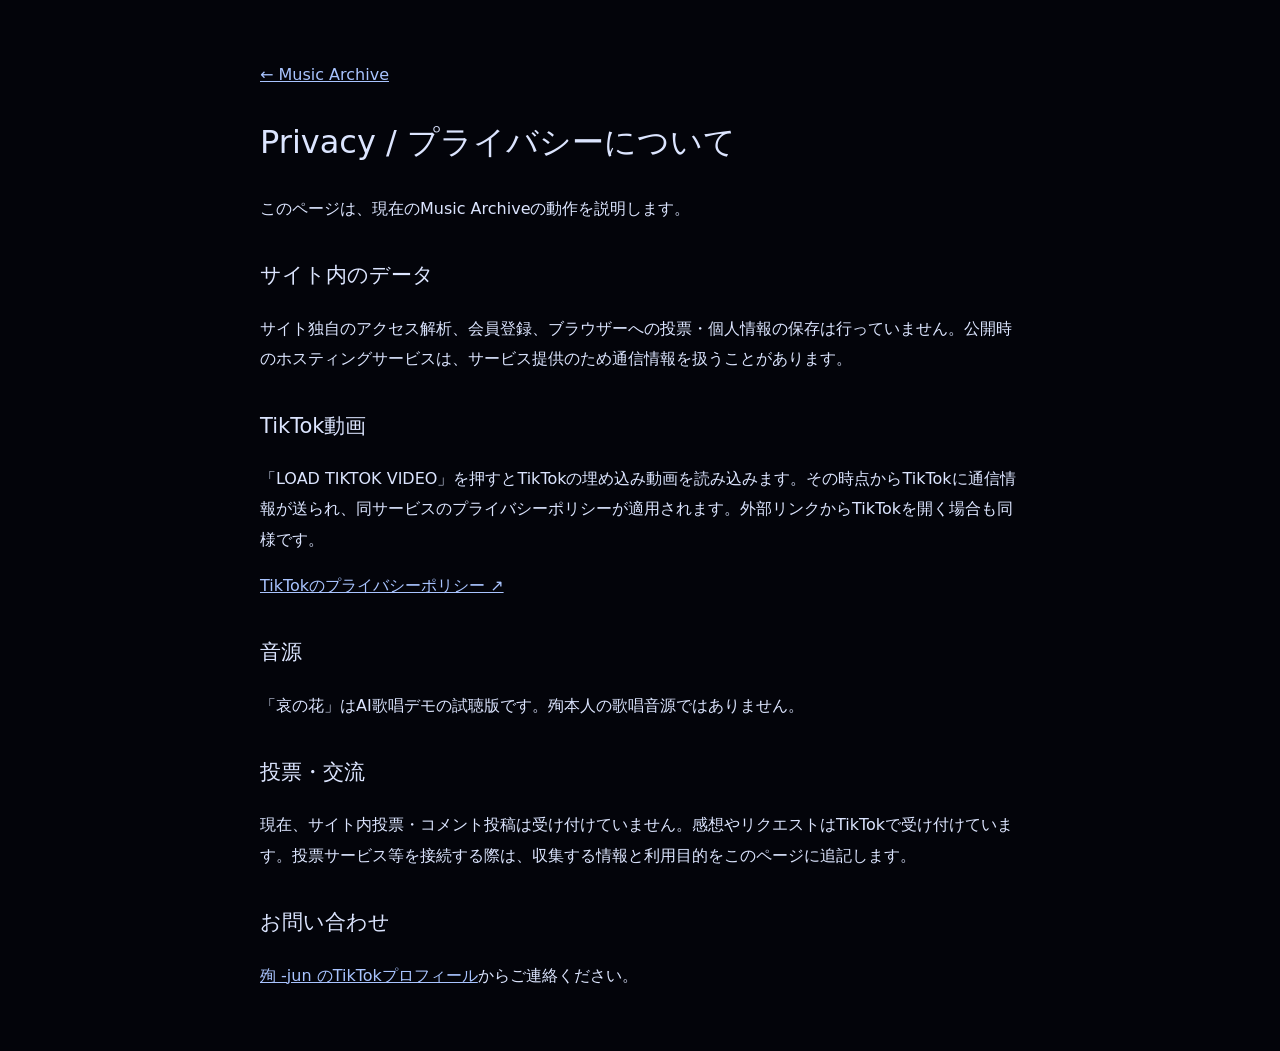
==== privacy.html @ 72b7e898 "Add files via upload" ====
<!doctype html>
<html lang="ja"><head><meta charset="utf-8"><meta name="viewport" content="width=device-width,initial-scale=1"><title>Privacy | 殉 -jun</title><style>body{max-width:760px;margin:60px auto;padding:0 24px;background:#03040a;color:#dce5ff;font:16px/1.9 system-ui}a{color:#a9c4ff}h1,h2{font-weight:500}h2{font-size:21px;margin-top:32px}</style></head><body><a href="index.html">← Music Archive</a><h1>Privacy / プライバシーについて</h1><p>このページは、現在のMusic Archiveの動作を説明します。</p><h2>サイト内のデータ</h2><p>サイト独自のアクセス解析、会員登録、ブラウザーへの投票・個人情報の保存は行っていません。公開時のホスティングサービスは、サービス提供のため通信情報を扱うことがあります。</p><h2>TikTok動画</h2><p>「LOAD TIKTOK VIDEO」を押すとTikTokの埋め込み動画を読み込みます。その時点からTikTokに通信情報が送られ、同サービスのプライバシーポリシーが適用されます。外部リンクからTikTokを開く場合も同様です。</p><p><a href="https://www.tiktok.com/legal/page/row/privacy-policy/ja" target="_blank" rel="noopener noreferrer">TikTokのプライバシーポリシー ↗</a></p><h2>音源</h2><p>「哀の花」はAI歌唱デモの試聴版です。殉本人の歌唱音源ではありません。</p><h2>投票・交流</h2><p>現在、サイト内投票・コメント投稿は受け付けていません。感想やリクエストはTikTokで受け付けています。投票サービス等を接続する際は、収集する情報と利用目的をこのページに追記します。</p><h2>お問い合わせ</h2><p><a href="https://www.tiktok.com/@jun_rebirth_project" target="_blank" rel="noopener noreferrer">殉 -jun のTikTokプロフィール</a>からご連絡ください。</p></body></html>
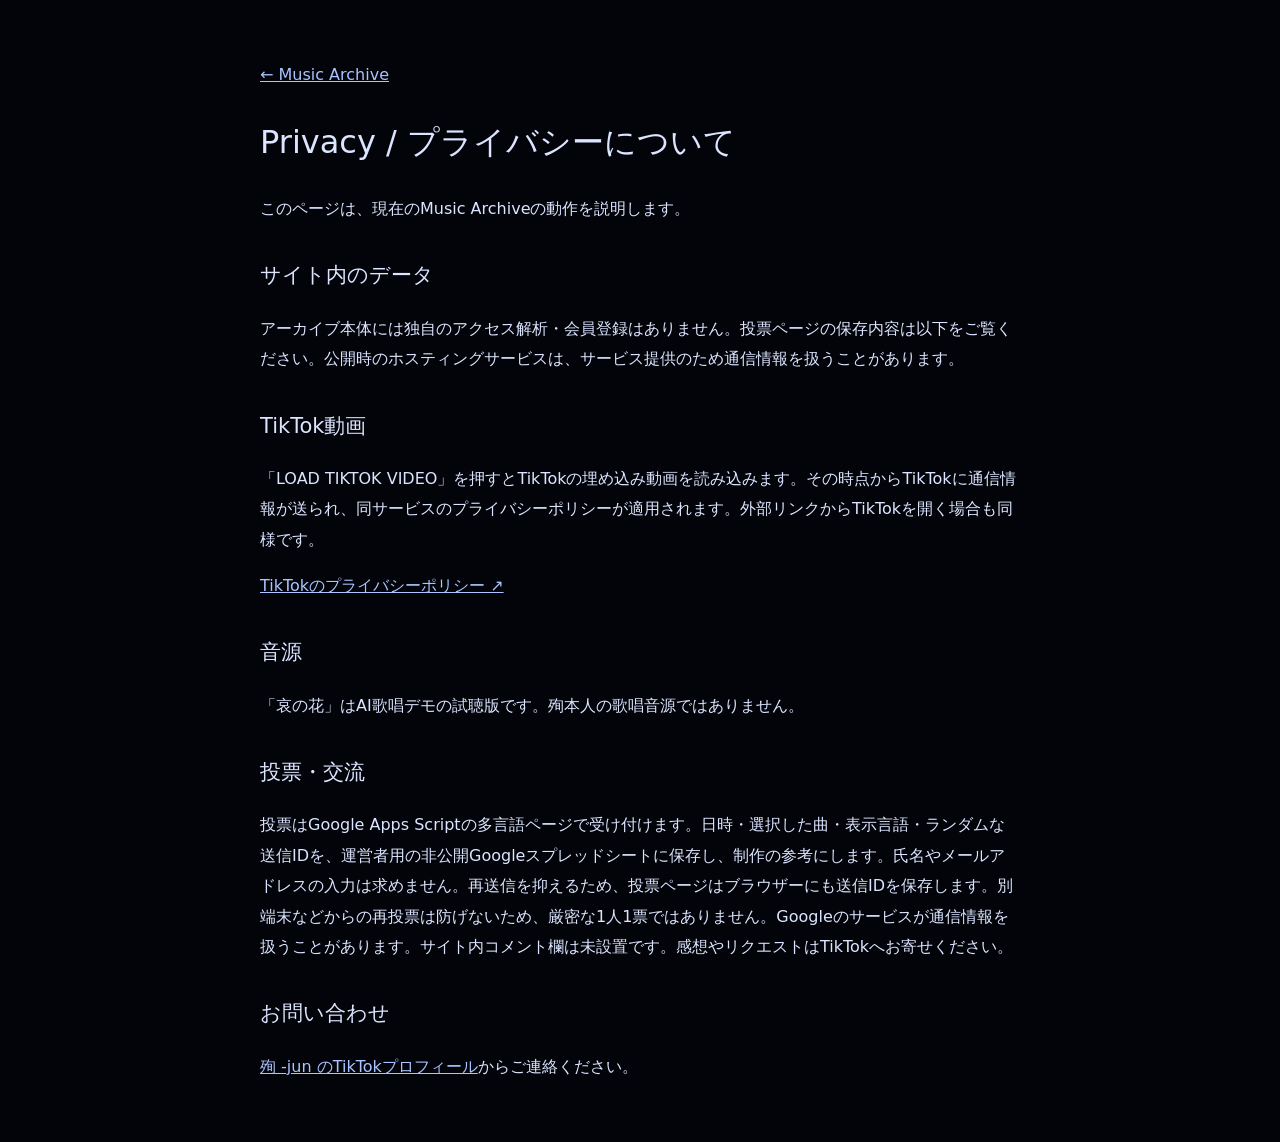
==== commit eb4dc6dd: "Update privacy.html" ====
--- a/privacy.html
+++ b/privacy.html
@@ -1,2 +1,2 @@
 <!doctype html>
-<html lang="ja"><head><meta charset="utf-8"><meta name="viewport" content="width=device-width,initial-scale=1"><title>Privacy | 殉 -jun</title><style>body{max-width:760px;margin:60px auto;padding:0 24px;background:#03040a;color:#dce5ff;font:16px/1.9 system-ui}a{color:#a9c4ff}h1,h2{font-weight:500}h2{font-size:21px;margin-top:32px}</style></head><body><a href="index.html">← Music Archive</a><h1>Privacy / プライバシーについて</h1><p>このページは、現在のMusic Archiveの動作を説明します。</p><h2>サイト内のデータ</h2><p>サイト独自のアクセス解析、会員登録、ブラウザーへの投票・個人情報の保存は行っていません。公開時のホスティングサービスは、サービス提供のため通信情報を扱うことがあります。</p><h2>TikTok動画</h2><p>「LOAD TIKTOK VIDEO」を押すとTikTokの埋め込み動画を読み込みます。その時点からTikTokに通信情報が送られ、同サービスのプライバシーポリシーが適用されます。外部リンクからTikTokを開く場合も同様です。</p><p><a href="https://www.tiktok.com/legal/page/row/privacy-policy/ja" target="_blank" rel="noopener noreferrer">TikTokのプライバシーポリシー ↗</a></p><h2>音源</h2><p>「哀の花」はAI歌唱デモの試聴版です。殉本人の歌唱音源ではありません。</p><h2>投票・交流</h2><p>現在、サイト内投票・コメント投稿は受け付けていません。感想やリクエストはTikTokで受け付けています。投票サービス等を接続する際は、収集する情報と利用目的をこのページに追記します。</p><h2>お問い合わせ</h2><p><a href="https://www.tiktok.com/@jun_rebirth_project" target="_blank" rel="noopener noreferrer">殉 -jun のTikTokプロフィール</a>からご連絡ください。</p></body></html>
+<html lang="ja"><head><meta charset="utf-8"><meta name="viewport" content="width=device-width,initial-scale=1"><title>Privacy | 殉 -jun</title><style>body{max-width:760px;margin:60px auto;padding:0 24px;background:#03040a;color:#dce5ff;font:16px/1.9 system-ui}a{color:#a9c4ff}h1,h2{font-weight:500}h2{font-size:21px;margin-top:32px}</style></head><body><a href="index.html">← Music Archive</a><h1>Privacy / プライバシーについて</h1><p>このページは、現在のMusic Archiveの動作を説明します。</p><h2>サイト内のデータ</h2><p>アーカイブ本体には独自のアクセス解析・会員登録はありません。投票ページの保存内容は以下をご覧ください。公開時のホスティングサービスは、サービス提供のため通信情報を扱うことがあります。</p><h2>TikTok動画</h2><p>「LOAD TIKTOK VIDEO」を押すとTikTokの埋め込み動画を読み込みます。その時点からTikTokに通信情報が送られ、同サービスのプライバシーポリシーが適用されます。外部リンクからTikTokを開く場合も同様です。</p><p><a href="https://www.tiktok.com/legal/page/row/privacy-policy/ja" target="_blank" rel="noopener noreferrer">TikTokのプライバシーポリシー ↗</a></p><h2>音源</h2><p>「哀の花」はAI歌唱デモの試聴版です。殉本人の歌唱音源ではありません。</p><h2>投票・交流</h2><p>投票はGoogle Apps Scriptの多言語ページで受け付けます。日時・選択した曲・表示言語・ランダムな送信IDを、運営者用の非公開Googleスプレッドシートに保存し、制作の参考にします。氏名やメールアドレスの入力は求めません。再送信を抑えるため、投票ページはブラウザーにも送信IDを保存します。別端末などからの再投票は防げないため、厳密な1人1票ではありません。Googleのサービスが通信情報を扱うことがあります。サイト内コメント欄は未設置です。感想やリクエストはTikTokへお寄せください。</p><h2>お問い合わせ</h2><p><a href="https://www.tiktok.com/@jun_rebirth_project" target="_blank" rel="noopener noreferrer">殉 -jun のTikTokプロフィール</a>からご連絡ください。</p></body></html>
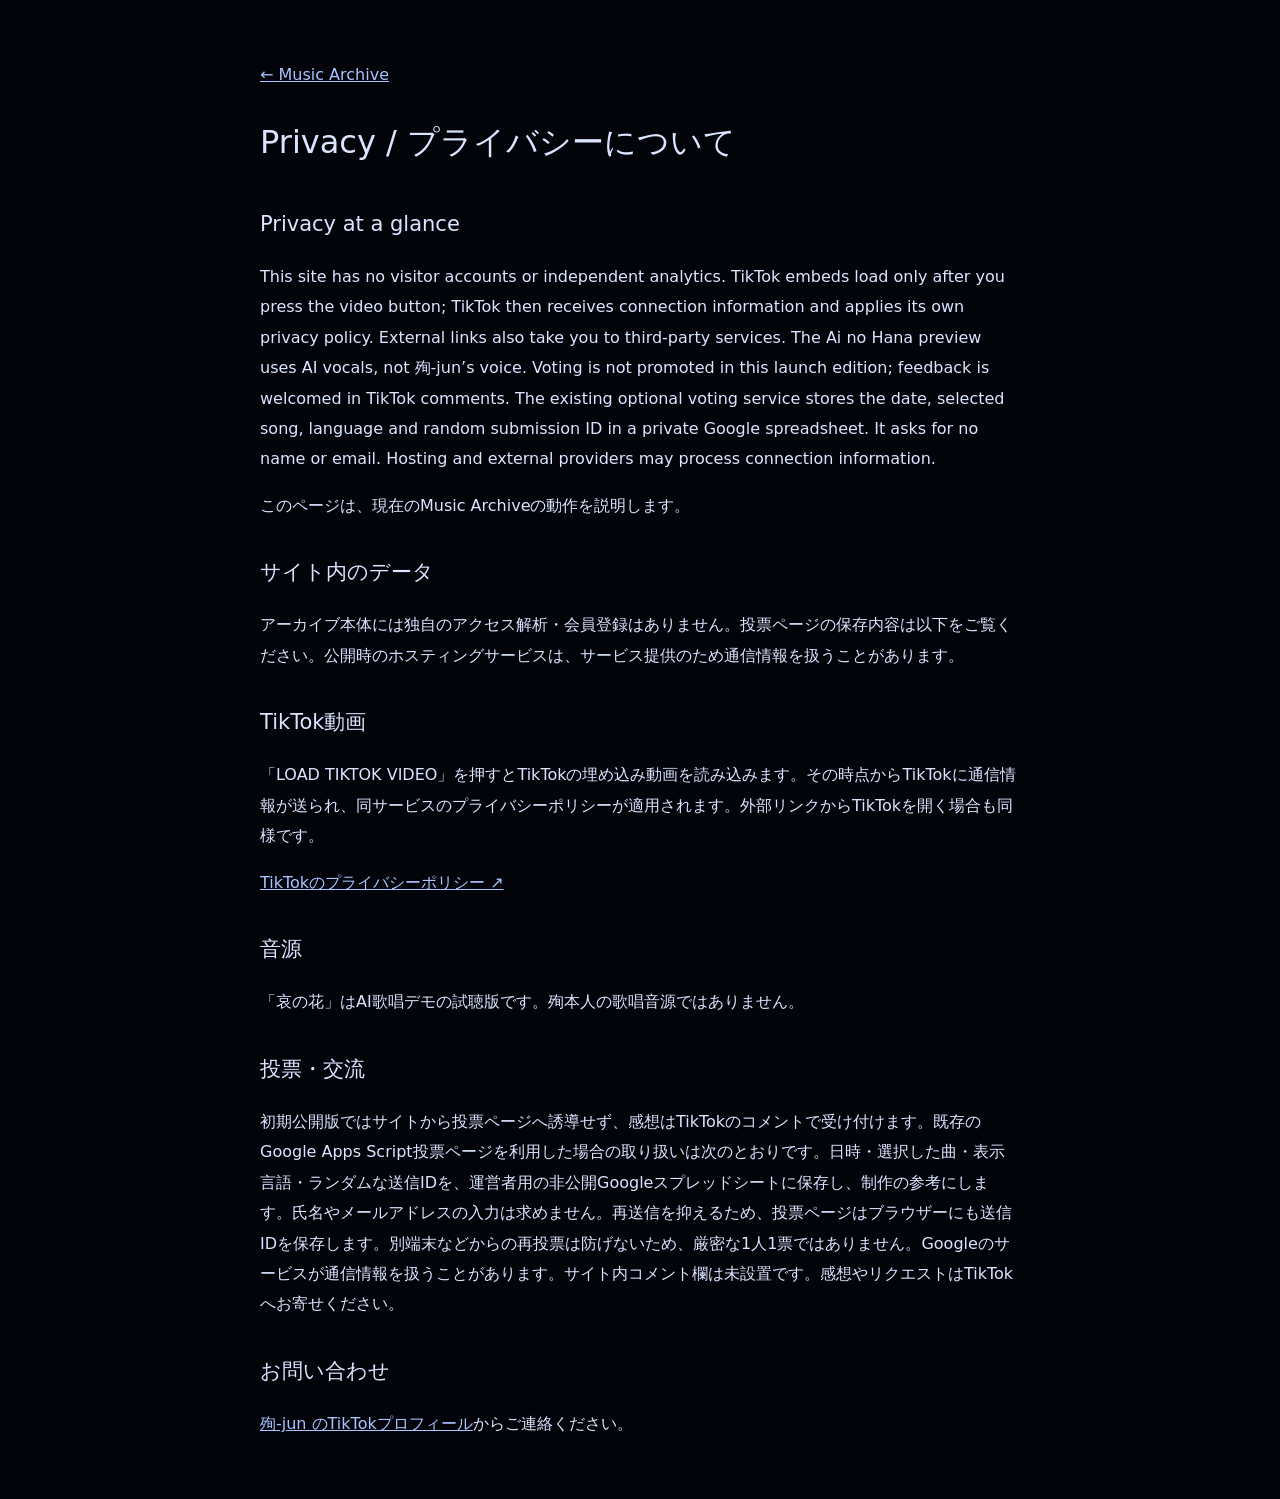
==== commit 060cb73d: "Prioritize jun original vocals for the initial official-site release Feature Gomen ne, Itoshii Hito " ====
--- a/privacy.html
+++ b/privacy.html
@@ -1,2 +1,2 @@
 <!doctype html>
-<html lang="ja"><head><meta charset="utf-8"><meta name="viewport" content="width=device-width,initial-scale=1"><title>Privacy | 殉 -jun</title><style>body{max-width:760px;margin:60px auto;padding:0 24px;background:#03040a;color:#dce5ff;font:16px/1.9 system-ui}a{color:#a9c4ff}h1,h2{font-weight:500}h2{font-size:21px;margin-top:32px}</style></head><body><a href="index.html">← Music Archive</a><h1>Privacy / プライバシーについて</h1><p>このページは、現在のMusic Archiveの動作を説明します。</p><h2>サイト内のデータ</h2><p>アーカイブ本体には独自のアクセス解析・会員登録はありません。投票ページの保存内容は以下をご覧ください。公開時のホスティングサービスは、サービス提供のため通信情報を扱うことがあります。</p><h2>TikTok動画</h2><p>「LOAD TIKTOK VIDEO」を押すとTikTokの埋め込み動画を読み込みます。その時点からTikTokに通信情報が送られ、同サービスのプライバシーポリシーが適用されます。外部リンクからTikTokを開く場合も同様です。</p><p><a href="https://www.tiktok.com/legal/page/row/privacy-policy/ja" target="_blank" rel="noopener noreferrer">TikTokのプライバシーポリシー ↗</a></p><h2>音源</h2><p>「哀の花」はAI歌唱デモの試聴版です。殉本人の歌唱音源ではありません。</p><h2>投票・交流</h2><p>投票はGoogle Apps Scriptの多言語ページで受け付けます。日時・選択した曲・表示言語・ランダムな送信IDを、運営者用の非公開Googleスプレッドシートに保存し、制作の参考にします。氏名やメールアドレスの入力は求めません。再送信を抑えるため、投票ページはブラウザーにも送信IDを保存します。別端末などからの再投票は防げないため、厳密な1人1票ではありません。Googleのサービスが通信情報を扱うことがあります。サイト内コメント欄は未設置です。感想やリクエストはTikTokへお寄せください。</p><h2>お問い合わせ</h2><p><a href="https://www.tiktok.com/@jun_rebirth_project" target="_blank" rel="noopener noreferrer">殉 -jun のTikTokプロフィール</a>からご連絡ください。</p></body></html>
+<html lang="ja"><head><meta charset="utf-8"><meta name="viewport" content="width=device-width,initial-scale=1"><title>Privacy | 殉-jun</title><style>body{max-width:760px;margin:60px auto;padding:0 24px;background:#03040a;color:#dce5ff;font:16px/1.9 system-ui}a{color:#a9c4ff}h1,h2{font-weight:500}h2{font-size:21px;margin-top:32px}</style></head><body><a href="index.html">← Music Archive</a><h1>Privacy / プライバシーについて</h1><section lang="en"><h2>Privacy at a glance</h2><p>This site has no visitor accounts or independent analytics. TikTok embeds load only after you press the video button; TikTok then receives connection information and applies its own privacy policy. External links also take you to third-party services. The Ai no Hana preview uses AI vocals, not 殉-jun’s voice. Voting is not promoted in this launch edition; feedback is welcomed in TikTok comments. The existing optional voting service stores the date, selected song, language and random submission ID in a private Google spreadsheet. It asks for no name or email. Hosting and external providers may process connection information.</p></section><p>このページは、現在のMusic Archiveの動作を説明します。</p><h2>サイト内のデータ</h2><p>アーカイブ本体には独自のアクセス解析・会員登録はありません。投票ページの保存内容は以下をご覧ください。公開時のホスティングサービスは、サービス提供のため通信情報を扱うことがあります。</p><h2>TikTok動画</h2><p>「LOAD TIKTOK VIDEO」を押すとTikTokの埋め込み動画を読み込みます。その時点からTikTokに通信情報が送られ、同サービスのプライバシーポリシーが適用されます。外部リンクからTikTokを開く場合も同様です。</p><p><a href="https://www.tiktok.com/legal/page/row/privacy-policy/ja" target="_blank" rel="noopener noreferrer">TikTokのプライバシーポリシー ↗</a></p><h2>音源</h2><p>「哀の花」はAI歌唱デモの試聴版です。殉本人の歌唱音源ではありません。</p><h2>投票・交流</h2><p>初期公開版ではサイトから投票ページへ誘導せず、感想はTikTokのコメントで受け付けます。既存のGoogle Apps Script投票ページを利用した場合の取り扱いは次のとおりです。日時・選択した曲・表示言語・ランダムな送信IDを、運営者用の非公開Googleスプレッドシートに保存し、制作の参考にします。氏名やメールアドレスの入力は求めません。再送信を抑えるため、投票ページはブラウザーにも送信IDを保存します。別端末などからの再投票は防げないため、厳密な1人1票ではありません。Googleのサービスが通信情報を扱うことがあります。サイト内コメント欄は未設置です。感想やリクエストはTikTokへお寄せください。</p><h2>お問い合わせ</h2><p><a href="https://www.tiktok.com/@jun_rebirth_project" target="_blank" rel="noopener noreferrer">殉-jun のTikTokプロフィール</a>からご連絡ください。</p></body></html>
